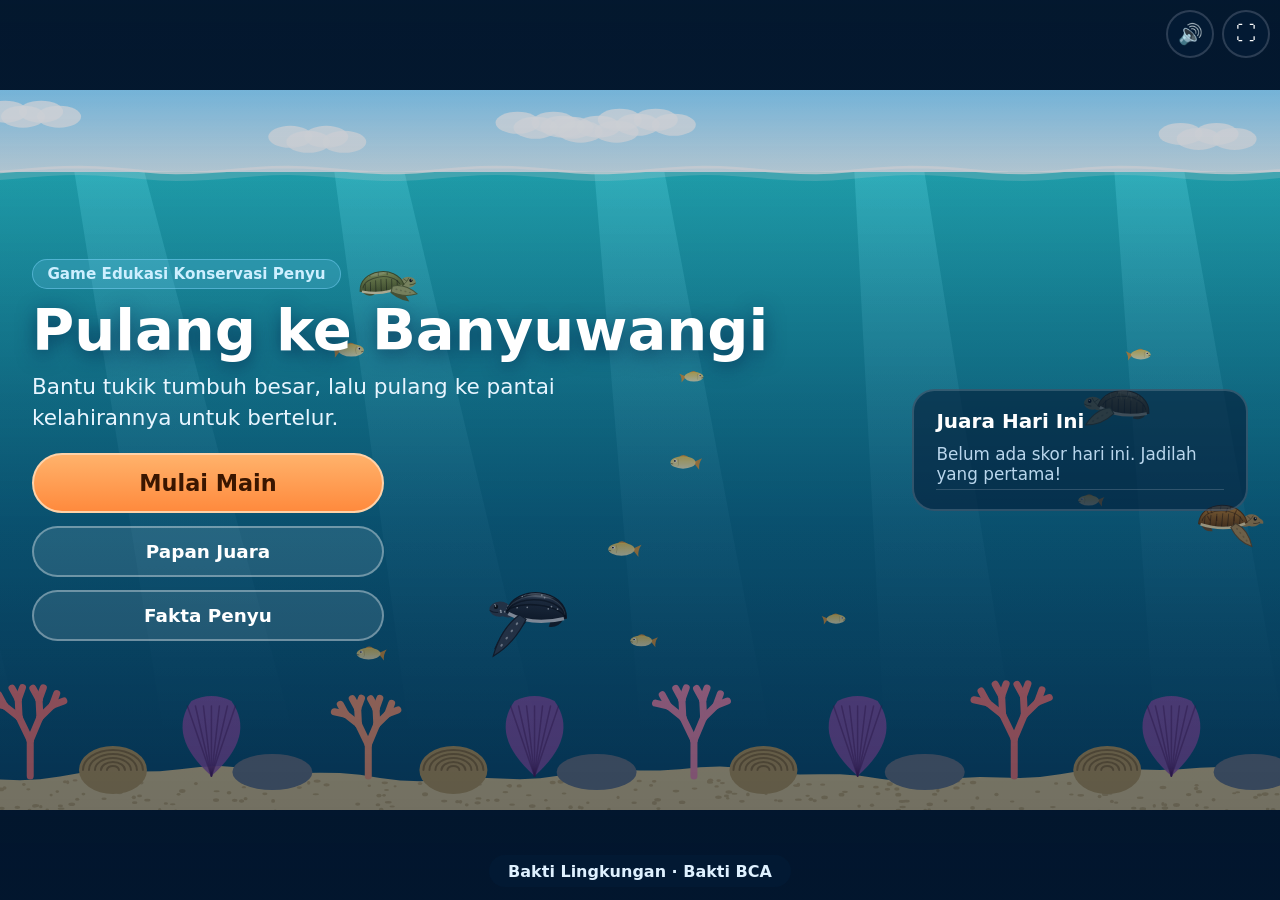
==== games/penyu/index.html @ 4a8d8996 "Tambah prototipe game penyu "Pulang ke Banyuwangi" (HTML5) Game web tanpa library dan tanpa build, b" ====
<!doctype html>
<html lang="id">
<head>
  <meta charset="utf-8">
  <meta name="viewport" content="width=device-width, initial-scale=1, maximum-scale=1, user-scalable=no, viewport-fit=cover">
  <title>Pulang ke Banyuwangi</title>
  <meta name="description" content="Game edukasi konservasi penyu Banyuwangi. Bakti Lingkungan, Bakti BCA.">
  <meta name="theme-color" content="#0a3f6b">
  <meta name="apple-mobile-web-app-capable" content="yes">
  <meta name="mobile-web-app-capable" content="yes">
  <link rel="manifest" href="manifest.webmanifest">
  <link rel="icon" href="icon.svg" type="image/svg+xml">
  <link rel="stylesheet" href="style.css">
</head>
<body>
  <!-- Area permainan 1280x720, diskalakan menyesuaikan layar -->
  <div id="stage">
    <canvas id="game" width="1280" height="720" aria-label="Area permainan"></canvas>
  </div>

  <!-- Tombol pojok -->
  <div id="corner">
    <button id="btnSound" class="icon-btn" aria-label="Suara">🔊</button>
    <button id="btnFull" class="icon-btn" aria-label="Layar penuh">⛶</button>
    <button id="btnPause" class="icon-btn hidden" aria-label="Jeda">❚❚</button>
  </div>

  <div id="ui">
    <!-- JUDUL -->
    <section id="scrTitle" class="screen">
      <div class="title-wrap">
        <div class="title-main">
          <div class="chip">Game Edukasi Konservasi Penyu</div>
          <h1 id="titleText">Pulang ke Banyuwangi</h1>
          <p id="subtitleText" class="lead"></p>
          <div class="btn-col">
            <button class="btn primary big" data-go="species">Mulai Main</button>
            <button class="btn" data-go="board">Papan Juara</button>
            <button class="btn" data-go="facts">Fakta Penyu</button>
          </div>
        </div>
        <aside class="title-board panel-soft">
          <h3>Juara Hari Ini</h3>
          <ol id="titleTop" class="mini-board"></ol>
        </aside>
      </div>
      <footer class="title-foot"><span id="programLabel" class="program-label" title="Tahan untuk menu operator"></span></footer>
    </section>

    <!-- PILIH PENYU -->
    <section id="scrSpecies" class="screen hidden">
      <div class="panel wide">
        <h2>Pilih Penyumu</h2>
        <p class="muted">Keempat penyu ini bertelur di pantai-pantai Banyuwangi.</p>
        <div id="speciesCards" class="cards four"></div>
        <div class="btn-row">
          <button class="btn" data-go="title">Kembali</button>
          <button id="btnSpeciesNext" class="btn primary" disabled>Lanjut</button>
        </div>
      </div>
    </section>

    <!-- PILIH CARA MENETAS -->
    <section id="scrHatch" class="screen hidden">
      <div class="panel wide">
        <h2>Pilih Cara Menetas</h2>
        <p class="muted">Cara menetas menentukan tingkat kesulitan permainan.</p>
        <div id="hatchCards" class="cards three"></div>
        <p id="hatchNote" class="note"></p>
        <div class="btn-row">
          <button class="btn" data-go="species">Kembali</button>
          <button id="btnHatchStart" class="btn primary" disabled>Mulai!</button>
        </div>
      </div>
    </section>

    <!-- KARTU TAHAP -->
    <section id="scrCard" class="screen hidden dim">
      <div class="panel card-stage">
        <div class="chip" id="cardLabel"></div>
        <h2 id="cardName"></h2>
        <p id="cardPlace" class="muted"></p>
        <p id="cardText" class="lead-sm"></p>
        <ul id="cardTips" class="tips"></ul>
        <div class="fact-box"><b>Tahukah kamu?</b><span id="cardFact"></span></div>
        <div class="btn-row center">
          <button id="btnCardGo" class="btn primary big">Lanjut</button>
        </div>
      </div>
    </section>

    <!-- JEDA -->
    <section id="scrPause" class="screen hidden dim">
      <div class="panel small">
        <h2>Permainan Dijeda</h2>
        <div class="btn-col">
          <button id="btnResume" class="btn primary big">Lanjut Main</button>
          <button id="btnQuit" class="btn">Keluar ke Menu</button>
        </div>
      </div>
    </section>

    <!-- PERJALANAN BERAKHIR -->
    <section id="scrOver" class="screen hidden dim">
      <div class="panel small center-text">
        <h2>Perjalanan Berakhir</h2>
        <p id="overReason" class="lead-sm"></p>
        <div class="fact-box"><b>Tahukah kamu?</b><span>Di alam, diperkirakan hanya sekitar 1 dari 1.000 tukik yang bertahan hingga dewasa. Itulah sebabnya setiap tukik sangat berharga.</span></div>
        <div class="btn-row center"><button id="btnOverNext" class="btn primary big">Lanjut ke Kuis</button></div>
      </div>
    </section>

    <!-- KUIS -->
    <section id="scrQuiz" class="screen hidden dim">
      <div class="panel quiz">
        <div class="chip" id="quizCount"></div>
        <h2 id="quizQ"></h2>
        <div id="quizOpts" class="quiz-opts"></div>
        <p id="quizFeedback" class="feedback"></p>
        <div class="btn-row center"><button id="btnQuizSkip" class="btn">Lewati kuis</button></div>
      </div>
    </section>

    <!-- HASIL & NAMA -->
    <section id="scrResult" class="screen hidden dim">
      <div class="panel wide result">
        <div class="result-left">
          <h2 id="resultTitle">Hasil Perjalanan</h2>
          <table id="resultTable" class="score-table"></table>
        </div>
        <div class="result-right">
          <h3>Tulis nama panggilanmu</h3>
          <div id="nameBox" class="name-box"><span id="nameText"></span><span class="caret"></span></div>
          <p class="muted tiny">Cukup nama panggilan, tanpa data pribadi.</p>
          <div id="keyboard" class="keyboard"></div>
          <div class="btn-row center">
            <button id="btnSave" class="btn primary big">Simpan Skor</button>
          </div>
        </div>
      </div>
    </section>

    <!-- PAPAN JUARA -->
    <section id="scrBoard" class="screen hidden dim">
      <div class="panel board">
        <h2>Papan Juara</h2>
        <div class="tabs">
          <button class="tab active" data-mode="hari">Hari Ini</button>
          <button class="tab" data-mode="semua">Sepanjang Pameran</button>
        </div>
        <table id="boardTable" class="board-table"></table>
        <p id="boardMine" class="muted center-text"></p>
        <div class="btn-row center"><button id="btnBoardNext" class="btn primary big">Lanjut</button></div>
      </div>
    </section>

    <!-- AJAKAN BAKTI BCA -->
    <section id="scrCta" class="screen hidden dim">
      <div class="panel wide cta">
        <div class="cta-left">
          <div class="chip">Bakti Lingkungan · Bakti BCA</div>
          <h2 id="ctaTitle"></h2>
          <div id="ctaParas"></div>
          <div id="ctaStats" class="stats"></div>
          <p id="ctaClose" class="cta-close"></p>
        </div>
        <div class="cta-right">
          <div id="ctaQr" class="qr"></div>
          <p id="ctaQrLabel" class="tiny center-text"></p>
          <h3 id="ctaActTitle"></h3>
          <ul id="ctaActs" class="acts"></ul>
          <p id="ctaBooth" class="booth hidden"></p>
          <p id="ctaTag" class="tag"></p>
        </div>
        <div class="btn-row center full"><button id="btnCtaDone" class="btn primary big">Selesai</button></div>
      </div>
    </section>

    <!-- FAKTA -->
    <section id="scrFacts" class="screen hidden dim">
      <div class="panel wide">
        <h2>Fakta Penyu</h2>
        <div id="factList" class="fact-list"></div>
        <div class="btn-row center"><button class="btn primary" data-go="title">Kembali</button></div>
      </div>
    </section>

    <!-- OPERATOR -->
    <section id="scrOp" class="screen hidden dim">
      <div class="panel">
        <h2>Menu Operator</h2>
        <div class="op-grid">
          <label class="toggle"><input type="checkbox" id="opQuick"> Mode Cepat (sesi ±3 menit)</label>
          <label class="toggle"><input type="checkbox" id="opMute"> Matikan suara</label>
        </div>
        <h3>Statistik perangkat ini</h3>
        <div id="opStats" class="op-stats"></div>
        <div class="btn-row wrap">
          <button id="opCsv" class="btn">Unduh papan juara (CSV)</button>
          <button id="opResetToday" class="btn">Reset papan hari ini</button>
          <button id="opResetAll" class="btn danger">Reset semua papan</button>
          <button id="opResetStats" class="btn danger">Reset statistik</button>
          <button class="btn primary" data-go="title">Tutup</button>
        </div>
      </div>
    </section>
  </div>

  <div id="rotate" class="hidden">
    <div>
      <div class="rotate-icon">📱↻</div>
      <p>Putar perangkat ke posisi mendatar agar lebih nyaman dimainkan.</p>
      <button id="btnRotateOk" class="btn">Tetap main</button>
    </div>
  </div>

  <script src="js/data.js"></script>
  <script src="js/qr.js"></script>
  <script src="js/art.js"></script>
  <script src="js/audio.js"></script>
  <script src="js/storage.js"></script>
  <script src="js/game.js"></script>
  <script src="js/ui.js"></script>
</body>
</html>
---- games/penyu/style.css ----
:root {
  --navy: #062a4f;
  --navy-2: #0a3f6b;
  --panel: rgba(4, 28, 56, 0.9);
  --panel-soft: rgba(4, 28, 56, 0.62);
  --line: rgba(255, 255, 255, 0.16);
  --text: #ffffff;
  --muted: #b9d6ec;
  --accent: #ff8a3d;
  --accent-2: #ffb26b;
  --good: #3ecf8e;
  --bad: #ff5d73;
  --sand: #f3e2b0;
  --mudah: #2fbf71;
  --sedang: #f0a92b;
  --sulit: #e5484d;
}

* { box-sizing: border-box; }

html {
  font-size: clamp(12px, min(1.25vw, 2.2vh), 22px);
}

html, body {
  margin: 0;
  height: 100%;
  overflow: hidden;
  background: #04192f;
  color: var(--text);
  font-family: "Trebuchet MS", "Segoe UI", system-ui, -apple-system, Roboto, sans-serif;
  -webkit-tap-highlight-color: transparent;
  -webkit-user-select: none;
  user-select: none;
  touch-action: manipulation;
}

#stage {
  position: absolute;
  left: 0;
  top: 0;
  width: 1280px;
  height: 720px;
  transform-origin: 0 0;
}

#game {
  display: block;
  width: 1280px;
  height: 720px;
  background: #0a3f6b;
  touch-action: none;
}

.hidden { display: none !important; }

/* ---------- Tombol pojok ---------- */
#corner {
  position: fixed;
  top: max(0.6rem, env(safe-area-inset-top));
  right: max(0.6rem, env(safe-area-inset-right));
  display: flex;
  gap: 0.5rem;
  z-index: 30;
}

.icon-btn {
  width: 3rem;
  height: 3rem;
  border-radius: 50%;
  border: 2px solid var(--line);
  background: var(--panel-soft);
  color: #fff;
  font-size: 1.25rem;
  cursor: pointer;
  display: grid;
  place-items: center;
  padding: 0;
}

.icon-btn:active { transform: scale(0.94); }

/* ---------- Lapisan UI ---------- */
#ui {
  position: fixed;
  inset: 0;
  z-index: 20;
  pointer-events: none;
}

.screen {
  position: absolute;
  inset: 0;
  display: flex;
  align-items: center;
  justify-content: center;
  padding: 1rem 1rem;
  pointer-events: auto;
  overflow: auto;
  touch-action: pan-y;
  -webkit-overflow-scrolling: touch;
}

.screen.dim { background: rgba(2, 16, 34, 0.55); }

.panel {
  background: var(--panel);
  border: 2px solid var(--line);
  border-radius: 1.6rem;
  padding: 1.6rem 2rem;
  max-width: 52rem;
  width: 100%;
  max-height: 100%;
  overflow: auto;
  box-shadow: 0 1.2rem 3rem rgba(0, 0, 0, 0.35);
  -webkit-backdrop-filter: blur(6px);
  backdrop-filter: blur(6px);
}

.panel.wide { max-width: 76rem; }
.panel.small { max-width: 34rem; }
.panel-soft {
  background: var(--panel-soft);
  border: 2px solid var(--line);
  border-radius: 1.4rem;
}

h1, h2, h3 { margin: 0 0 0.4rem; line-height: 1.15; }
h1 { font-size: 3.6rem; text-shadow: 0 0.3rem 1.2rem rgba(0, 30, 70, 0.6); }
h2 { font-size: 2rem; }
h3 { font-size: 1.25rem; }
p { margin: 0.3rem 0 0.6rem; line-height: 1.45; }

.lead { font-size: 1.35rem; color: #e7f5ff; max-width: 36rem; }
.lead-sm { font-size: 1.15rem; }
.muted { color: var(--muted); }
.tiny { font-size: 0.85rem; }
.note { color: var(--muted); font-size: 0.95rem; text-align: center; margin-top: 0.8rem; }
.center-text { text-align: center; }

.chip {
  display: inline-block;
  padding: 0.3rem 0.9rem;
  border-radius: 999px;
  background: rgba(127, 216, 255, 0.18);
  border: 1px solid rgba(127, 216, 255, 0.45);
  color: #cdefff;
  font-weight: 700;
  font-size: 0.95rem;
  margin-bottom: 0.6rem;
}

/* ---------- Tombol ---------- */
.btn {
  appearance: none;
  border: 2px solid rgba(255, 255, 255, 0.35);
  background: rgba(255, 255, 255, 0.1);
  color: #fff;
  font: inherit;
  font-weight: 800;
  font-size: 1.15rem;
  padding: 0.8rem 1.6rem;
  border-radius: 999px;
  cursor: pointer;
  min-height: 3.2rem;
  transition: transform 0.08s ease, background 0.15s ease;
}

.btn:hover { background: rgba(255, 255, 255, 0.18); }
.btn:active { transform: scale(0.96); }
.btn:disabled { opacity: 0.4; cursor: default; transform: none; }
.btn.primary {
  background: linear-gradient(180deg, var(--accent-2), var(--accent));
  border-color: #ffd2a8;
  color: #3a1600;
}
.btn.primary:hover { filter: brightness(1.06); }
.btn.big { font-size: 1.4rem; padding: 0.95rem 2.4rem; }
.btn.danger { border-color: rgba(255, 93, 115, 0.7); color: #ffc1ca; }

.btn-col { display: flex; flex-direction: column; gap: 0.8rem; align-items: stretch; max-width: 22rem; margin-top: 1.2rem; }
.btn-row { display: flex; gap: 0.8rem; justify-content: space-between; margin-top: 1.2rem; }
.btn-row.center { justify-content: center; }
.btn-row.wrap { flex-wrap: wrap; justify-content: flex-start; }
.btn-row.full { grid-column: 1 / -1; }

/* ---------- Judul ---------- */
#scrTitle { flex-direction: column; background: linear-gradient(180deg, rgba(2, 20, 45, 0.15), rgba(2, 20, 45, 0.55)); }
.title-wrap { display: flex; gap: 2.5rem; align-items: center; justify-content: center; width: 100%; max-width: 76rem; }
.title-main { flex: 1 1 auto; }
.title-board { width: 21rem; padding: 1.2rem 1.4rem; flex: 0 0 auto; }
.mini-board { margin: 0.4rem 0 0; padding-left: 1.6rem; font-size: 1.05rem; }
.mini-board li { padding: 0.3rem 0; border-bottom: 1px solid var(--line); display: list-item; }
.mini-board li span { float: right; font-weight: 800; color: var(--accent-2); }
.mini-board .empty { list-style: none; margin-left: -1.6rem; color: var(--muted); }
.title-foot { position: absolute; bottom: max(0.8rem, env(safe-area-inset-bottom)); left: 0; right: 0; text-align: center; }
.program-label { display: inline-block; padding: 0.4rem 1.2rem; border-radius: 999px; background: var(--panel-soft); color: #dff1ff; font-weight: 700; font-size: 1rem; }

/* ---------- Kartu pilihan ---------- */
.cards { display: grid; gap: 1rem; margin-top: 1rem; }
.cards.four { grid-template-columns: repeat(4, minmax(0, 1fr)); }
.cards.three { grid-template-columns: repeat(3, minmax(0, 1fr)); }
.pick {
  text-align: left;
  font: inherit;
  color: #fff;
  background: rgba(255, 255, 255, 0.06);
  border: 3px solid rgba(255, 255, 255, 0.14);
  border-radius: 1.2rem;
  padding: 0.8rem;
  cursor: pointer;
  display: flex;
  flex-direction: column;
  gap: 0.35rem;
  transition: transform 0.1s ease, border-color 0.15s ease, background 0.15s ease;
}
.pick:hover { background: rgba(255, 255, 255, 0.1); }
.pick.selected { border-color: var(--accent); background: rgba(255, 138, 61, 0.14); transform: translateY(-0.2rem); }
.pick canvas { width: 100%; height: auto; border-radius: 0.8rem; display: block; }
.pick h3 { margin: 0.2rem 0 0; font-size: 1.3rem; }
.pick .latin { font-style: italic; color: var(--muted); font-size: 0.9rem; }
.pick .row { font-size: 0.95rem; line-height: 1.35; }
.pick .row b { color: #cdefff; }
.pick .fact { font-size: 0.88rem; color: #e8f6ff; background: rgba(127, 216, 255, 0.1); border-radius: 0.6rem; padding: 0.45rem 0.6rem; margin-top: auto; }
.badge { display: inline-block; padding: 0.15rem 0.6rem; border-radius: 999px; font-weight: 800; font-size: 0.85rem; }
.iucn-CR { background: #e5484d; }
.iucn-EN { background: #f07f2b; }
.iucn-VU { background: #e3b23c; color: #2a1b00; }
.lvl { font-size: 1rem; padding: 0.25rem 0.9rem; }
.lvl-Mudah { background: var(--mudah); }
.lvl-Sedang { background: var(--sedang); color: #2a1b00; }
.lvl-Sulit { background: var(--sulit); }
.lives { letter-spacing: 0.15rem; }

/* ---------- Kartu tahap ---------- */
.card-stage { max-width: 46rem; text-align: center; }
.card-stage h2 { font-size: 2.6rem; }
.tips { list-style: none; padding: 0; margin: 0.6rem auto; max-width: 38rem; text-align: left; }
.tips li { padding: 0.45rem 0.6rem 0.45rem 2.2rem; position: relative; font-size: 1.05rem; }
.tips li::before { content: "🐢"; position: absolute; left: 0.4rem; top: 0.4rem; }
.fact-box { background: rgba(127, 216, 255, 0.12); border: 1px solid rgba(127, 216, 255, 0.35); border-radius: 1rem; padding: 0.8rem 1rem; text-align: left; margin-top: 0.6rem; font-size: 1.05rem; line-height: 1.45; }
.fact-box b { display: block; color: #9fe3ff; margin-bottom: 0.2rem; }

/* ---------- Kuis ---------- */
.quiz { max-width: 44rem; text-align: center; }
.quiz-opts { display: grid; gap: 0.7rem; margin-top: 1rem; }
.quiz-opts .btn { font-size: 1.2rem; text-align: left; border-radius: 1rem; }
.quiz-opts .btn.right { background: rgba(62, 207, 142, 0.35); border-color: var(--good); }
.quiz-opts .btn.wrong { background: rgba(255, 93, 115, 0.3); border-color: var(--bad); }
.feedback { min-height: 1.6rem; font-weight: 800; font-size: 1.15rem; }

/* ---------- Hasil ---------- */
.result { display: grid; grid-template-columns: 1fr 1fr; gap: 2rem; }
.score-table { width: 100%; border-collapse: collapse; font-size: 1.05rem; }
.score-table td { padding: 0.4rem 0.2rem; border-bottom: 1px solid var(--line); }
.score-table td:last-child { text-align: right; font-weight: 800; }
.score-table tr.sub td { color: var(--muted); }
.score-table tr.total td { font-size: 1.6rem; color: var(--accent-2); border-bottom: none; padding-top: 0.7rem; }
.name-box { font-size: 2rem; font-weight: 800; padding: 0.5rem 1rem; border-radius: 1rem; background: rgba(255, 255, 255, 0.1); border: 2px solid var(--line); min-height: 3.6rem; letter-spacing: 0.08rem; }
.caret { display: inline-block; width: 0.15rem; height: 1.8rem; background: var(--accent-2); vertical-align: middle; margin-left: 0.1rem; animation: blink 1s steps(1) infinite; }
@keyframes blink { 50% { opacity: 0; } }
.keyboard { display: grid; gap: 0.35rem; margin-top: 0.6rem; }
.kb-row { display: flex; gap: 0.35rem; justify-content: center; }
.key { flex: 1 1 0; min-width: 0; max-width: 3.2rem; height: 3rem; border-radius: 0.6rem; border: 1px solid var(--line); background: rgba(255, 255, 255, 0.12); color: #fff; font: inherit; font-weight: 800; font-size: 1.1rem; cursor: pointer; padding: 0; }
.key:active { background: rgba(255, 255, 255, 0.3); }
.key.wide { max-width: 7rem; flex-grow: 2; }

/* ---------- Papan juara ---------- */
.board { max-width: 50rem; }
.tabs { display: flex; gap: 0.5rem; margin: 0.6rem 0 0.8rem; }
.tab { flex: 1; font: inherit; font-weight: 800; font-size: 1.05rem; padding: 0.6rem; border-radius: 999px; border: 2px solid var(--line); background: transparent; color: #fff; cursor: pointer; }
.tab.active { background: rgba(127, 216, 255, 0.2); border-color: rgba(127, 216, 255, 0.6); }
.board-table { width: 100%; border-collapse: collapse; font-size: 1.05rem; }
.board-table th { text-align: left; color: var(--muted); font-size: 0.9rem; padding: 0.3rem; }
.board-table td { padding: 0.45rem 0.3rem; border-bottom: 1px solid var(--line); }
.board-table td.num { text-align: right; font-weight: 800; color: var(--accent-2); }
.board-table td.rank { width: 2.6rem; font-weight: 800; }
.board-table tr.me td { background: rgba(255, 138, 61, 0.22); }
.board-table .empty { color: var(--muted); text-align: center; padding: 1.2rem; }

/* ---------- Ajakan ---------- */
.cta { display: grid; grid-template-columns: 1.5fr 1fr; gap: 2rem; }
.cta h2 { font-size: 1.8rem; }
.cta-left p { font-size: 1.08rem; }
.stats { display: grid; grid-template-columns: repeat(3, 1fr); gap: 0.8rem; margin: 0.8rem 0; }
.stat { background: rgba(255, 255, 255, 0.08); border-radius: 1rem; padding: 0.7rem; text-align: center; }
.stat b { display: block; font-size: 1.9rem; color: var(--accent-2); }
.stat span { font-size: 0.9rem; color: var(--muted); }
.cta-close { font-weight: 800; font-size: 1.2rem; color: #fff; border-left: 0.3rem solid var(--accent); padding-left: 0.8rem; }
.qr { background: #fff; border-radius: 1rem; padding: 0.6rem; width: 11rem; height: 11rem; margin: 0 auto; }
.qr svg { width: 100%; height: 100%; display: block; }
.acts { padding-left: 1.2rem; margin: 0.4rem 0; }
.acts li { margin: 0.35rem 0; line-height: 1.35; }
.booth { background: rgba(62, 207, 142, 0.18); border: 1px solid var(--good); border-radius: 0.8rem; padding: 0.6rem 0.8rem; }
.tag { font-weight: 800; color: #9fe3ff; font-size: 1.2rem; text-align: center; }

/* ---------- Fakta ---------- */
.fact-list { display: grid; grid-template-columns: repeat(3, 1fr); gap: 0.8rem; margin-top: 0.8rem; }
.fact-item { background: rgba(255, 255, 255, 0.07); border: 1px solid var(--line); border-radius: 1rem; padding: 0.8rem 1rem; font-size: 1rem; line-height: 1.4; }
.fact-item b { color: var(--accent-2); margin-right: 0.3rem; }

/* ---------- Operator ---------- */
.op-grid { display: grid; gap: 0.6rem; margin: 0.6rem 0 1rem; }
.toggle { display: flex; align-items: center; gap: 0.6rem; font-size: 1.1rem; }
.toggle input { width: 1.4rem; height: 1.4rem; }
.op-stats { font-size: 1rem; line-height: 1.6; background: rgba(255, 255, 255, 0.06); border-radius: 0.8rem; padding: 0.8rem 1rem; }

/* ---------- Hint putar layar ---------- */
#rotate { position: fixed; inset: 0; z-index: 50; background: rgba(2, 16, 34, 0.94); display: flex; align-items: center; justify-content: center; text-align: center; padding: 2rem; }
#rotate p { font-size: 1.3rem; max-width: 22rem; }
.rotate-icon { font-size: 3.5rem; }

/* ---------- Layar sempit / pendek (HP) ---------- */
@media (max-height: 560px) {
  .screen { align-items: flex-start; padding: 0.6rem; }
  .panel { padding: 1rem 1.2rem; border-radius: 1.2rem; }
  .pick canvas { width: auto; height: 5.5rem; margin: 0 auto; }
  .title-board { display: none; }
  h1 { font-size: 2.8rem; }
  .card-stage h2 { font-size: 2rem; }
  .qr { width: 8rem; height: 8rem; }
}
@media (max-width: 760px) {
  .cards.four { grid-template-columns: repeat(2, minmax(0, 1fr)); }
  .fact-list { grid-template-columns: repeat(2, 1fr); }
  .title-board { display: none; }
  .result, .cta { grid-template-columns: 1fr; }
}
@media (max-width: 560px) {
  .cards.three { grid-template-columns: 1fr; }
  .fact-list { grid-template-columns: 1fr; }
}
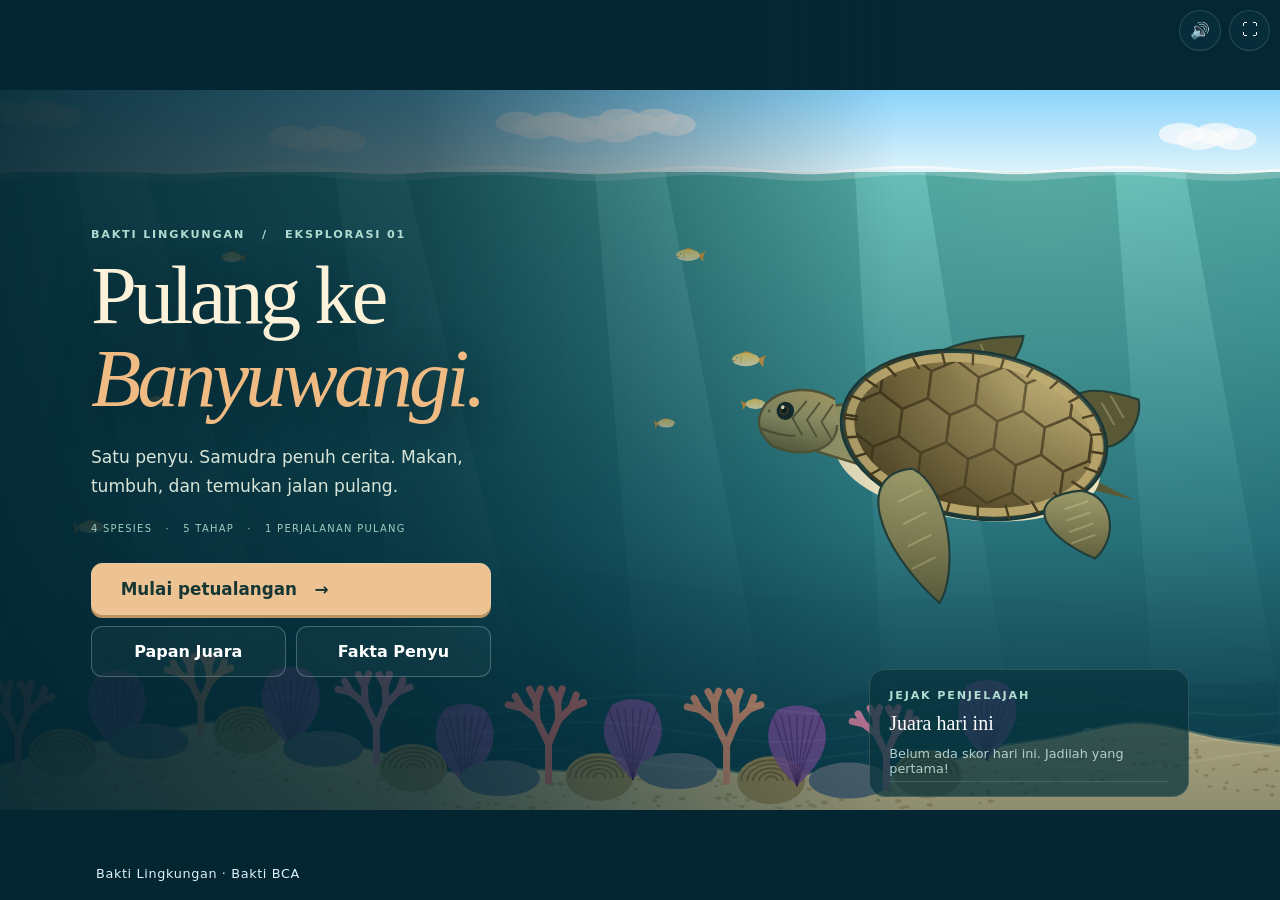
==== commit 1f1f3632: "Improve turtle game with v6 gameplay, marine visuals and sourced education Add species-specific diet" ====
--- a/games/penyu/index.html
+++ b/games/penyu/index.html
@@ -30,17 +30,17 @@
     <section id="scrTitle" class="screen">
       <div class="title-wrap">
         <div class="title-main">
-          <div class="chip">Game Edukasi Konservasi Penyu</div>
+          <div class="chip">BAKTI LINGKUNGAN &nbsp; / &nbsp; EKSPLORASI 01</div>
           <h1 id="titleText">Pulang ke Banyuwangi</h1>
           <p id="subtitleText" class="lead"></p>
-          <div class="btn-col">
-            <button class="btn primary big" data-go="species">Mulai Main</button>
+          <p class="title-meta">4 SPESIES &nbsp; · &nbsp; 5 TAHAP &nbsp; · &nbsp; 1 PERJALANAN PULANG</p><div class="btn-col">
+            <button class="btn primary big" data-go="species">Mulai petualangan &nbsp; →</button>
             <button class="btn" data-go="board">Papan Juara</button>
             <button class="btn" data-go="facts">Fakta Penyu</button>
           </div>
         </div>
         <aside class="title-board panel-soft">
-          <h3>Juara Hari Ini</h3>
+          <div class="chip tiny">JEJAK PENJELAJAH</div><h3>Juara hari ini</h3>
           <ol id="titleTop" class="mini-board"></ol>
         </aside>
       </div>
@@ -51,8 +51,8 @@
     <section id="scrSpecies" class="screen hidden">
       <div class="panel wide">
         <h2>Pilih Penyumu</h2>
-        <p class="muted">Keempat penyu ini bertelur di pantai-pantai Banyuwangi.</p>
-        <div id="speciesCards" class="cards four"></div>
+        <p class="muted">Empat spesies yang tercatat bertelur di Banyuwangi. Setiap penyu punya makanan dan perjalanan berbeda.</p>
+        <div id="speciesCards" class="cards four"></div><p class="tiny muted">Status IUCN global; kondisi populasi lokal dapat berbeda. <a class="source-inline" href="https://www.iucn-mtsg.org/statuses" target="_blank" rel="noopener noreferrer">Lihat sumber IUCN ↗</a></p>
         <div class="btn-row">
           <button class="btn" data-go="title">Kembali</button>
           <button id="btnSpeciesNext" class="btn primary" disabled>Lanjut</button>
@@ -63,8 +63,8 @@
     <!-- PILIH CARA MENETAS -->
     <section id="scrHatch" class="screen hidden">
       <div class="panel wide">
-        <h2>Pilih Cara Menetas</h2>
-        <p class="muted">Cara menetas menentukan tingkat kesulitan permainan.</p>
+        <h2>Awal perjalananmu</h2>
+        <p class="muted">Pilih tantangan permainan. Mode ini tidak membandingkan keberhasilan metode konservasi di alam.</p>
         <div id="hatchCards" class="cards three"></div>
         <p id="hatchNote" class="note"></p>
         <div class="btn-row">
@@ -82,7 +82,7 @@
         <p id="cardPlace" class="muted"></p>
         <p id="cardText" class="lead-sm"></p>
         <ul id="cardTips" class="tips"></ul>
-        <div class="fact-box"><b>Tahukah kamu?</b><span id="cardFact"></span></div>
+        <div class="fact-box"><b>Tahukah kamu?</b><span id="cardFact"></span><a id="cardSource" class="source-link" target="_blank" rel="noopener noreferrer">Sumber biologi · NOAA ↗</a></div>
         <div class="btn-row center">
           <button id="btnCardGo" class="btn primary big">Lanjut</button>
         </div>
@@ -105,7 +105,7 @@
       <div class="panel small center-text">
         <h2>Perjalanan Berakhir</h2>
         <p id="overReason" class="lead-sm"></p>
-        <div class="fact-box"><b>Tahukah kamu?</b><span>Di alam, diperkirakan hanya sekitar 1 dari 1.000 tukik yang bertahan hingga dewasa. Itulah sebabnya setiap tukik sangat berharga.</span></div>
+        <div class="fact-box"><b>Tahukah kamu?</b><span>Tukik menghadapi banyak ancaman sebelum dewasa. Peluang hidup berbeda antarspesies dan populasi; menjaga habitat membantu mereka bertahan.</span></div>
         <div class="btn-row center"><button id="btnOverNext" class="btn primary big">Lanjut ke Kuis</button></div>
       </div>
     </section>
@@ -179,7 +179,7 @@
     <!-- FAKTA -->
     <section id="scrFacts" class="screen hidden dim">
       <div class="panel wide">
-        <h2>Fakta Penyu</h2>
+        <div class="chip">CATATAN SAMUDRA</div><h2>Kenali yang kamu jaga.</h2><p class="muted">Diperiksa 6 November 2026. Ketuk sumber di setiap kartu untuk membaca lebih lanjut.</p>
         <div id="factList" class="fact-list"></div>
         <div class="btn-row center"><button class="btn primary" data-go="title">Kembali</button></div>
       </div>
@@ -206,6 +206,7 @@
     </section>
   </div>
 
+  <button id="btnDash" aria-label="Melesat, jeda tiga detik">➤ <span>Melesat</span></button>
   <div id="rotate" class="hidden">
     <div>
       <div class="rotate-icon">📱↻</div>
--- a/games/penyu/style.css
+++ b/games/penyu/style.css
@@ -330,3 +330,69 @@
   .cards.three { grid-template-columns: 1fr; }
   .fact-list { grid-template-columns: 1fr; }
 }
+
+/* v7 · warm coastal field guide, entirely local and offline. */
+:root { --panel:rgba(5,34,43,.95); --panel-soft:rgba(5,34,43,.76); --muted:#b4cec9; --accent:#e7ac70; --accent-2:#f4d2a4; --line:#a5d4ca30; --good:#a5e7c2; }
+body { font-family:'Segoe UI',system-ui,sans-serif; background:#052733; }
+h1,h2 { font-family:Georgia,'Times New Roman',serif; font-weight:400; letter-spacing:-.045em; color:#fcf1d9; }
+h1 { font-size:5.15rem; line-height:1; text-shadow:0 3px 40px #021d29a0; }
+h1 em { color:#efbb83; font-weight:400; }
+h2 { font-size:2.65rem; }
+.chip { border:0; background:transparent; color:#b2dcd1; font-size:.7rem; letter-spacing:.16em; padding:.3rem 0; font-weight:600; }
+.panel { border:1px solid #b6d6c439; box-shadow:0 20px 90px #00161f66; border-radius:1.3rem; }
+.btn { border:1px solid #b2d5cb50; border-radius:.7rem; background:#9fd4c00c; font-weight:600; font-size:1rem; }
+.btn.primary { border-color:#eaca9f; background:#edc394; color:#173734; box-shadow:0 3px 0 #bb9363; }
+.btn.primary:hover { background:#f8d8b3; }
+.btn.big { font-size:1.05rem; padding:.95rem 1.8rem; }
+button:focus-visible,a:focus-visible { outline:3px solid #c9ffe6; outline-offset:4px; }
+.icon-btn { width:2.6rem; height:2.6rem; border-width:1px; font-size:1rem; background:#092f3dce; }
+#scrTitle { background:linear-gradient(90deg,#032631ec 0%,#032631b5 33%,#03263105 70%),linear-gradient(0deg,#03263180,transparent 40%); }
+.title-wrap { justify-content:flex-start; position:relative; width:88%; max-width:82rem; height:80%; }
+.title-main { flex:none; width:56%; align-self:center; }
+.title-main .lead { max-width:27rem; color:#d7e4d7; font-size:1.07rem; margin-top:1.4rem; line-height:1.7; }
+.title-meta { color:#a1cbbf; letter-spacing:.13em; font-size:.62rem; margin-top:1.3rem; }
+.title-main .btn-col { display:grid; grid-template-columns:1fr 1fr; max-width:25rem; margin-top:1.7rem; gap:.65rem; }
+.title-main .primary { grid-column:1/-1; text-align:left; }
+.title-board { position:absolute; right:0; bottom:0; width:20rem; border:1px solid #d2e5c82a; padding:.9rem 1.2rem; border-radius:1rem; background:#07333dba; }
+.title-board h3 { font-family:Georgia,serif; font-size:1.25rem; font-weight:400; }
+.title-board .mini-board { font-size:.8rem; }
+.title-board .chip { margin-bottom:.3rem; }
+.title-foot { text-align:left; padding-left:6%; }
+.program-label { background:transparent; font-weight:500; letter-spacing:.05em; font-size:.8rem; }
+.pick { border-width:1px; background:linear-gradient(150deg,#26505255,#072c3500); padding:.8rem; border-radius:1rem; gap:.4rem; }
+.pick.selected { border-color:#e9c393; background:#accbb513; box-shadow:0 0 0 2px #e9c39333; }
+.pick h3 { font-family:Georgia,serif; font-weight:400; font-size:1.4rem; color:#f5e8cf; }
+.pick .latin { color:#99c3b8; }
+.pick .fact { background:#a5d4ca0d; color:#b9d9ce; font-size:.76rem; line-height:1.6; }
+.pick .row { font-size:.82rem; line-height:1.45; }
+.badge { font-size:.65rem; font-weight:500; }
+.iucn-LC { background:#234d40; color:#c2e7bc; }
+.fact-box { background:#99ccb510; border-color:#9bc2b52d; color:#e0e9da; font-size:1rem; line-height:1.6; }
+.fact-box b { color:#b6ddc3; }
+.fact-item { display:flex; flex-direction:column; padding:1.15rem; border-radius:.8rem; background:#abd6c609; font-size:.9rem; }
+.fact-item b { color:#dfb883; font-family:Georgia,serif; font-weight:400; font-size:1.6rem; }
+.fact-item p { flex:1; line-height:1.6; }
+.fact-item a,.source-link { display:block; color:#9ed9c1; font-size:.73rem; text-decoration:underline; text-underline-offset:3px; margin-top:.6rem; }
+#btnDash { position:fixed; bottom:max(1rem,env(safe-area-inset-bottom));right:1.3rem;z-index:15; background:#123d4ade;border:1px solid #b0e0d15e;border-radius:50%;color:#f5e4bf;width:4.6rem;height:4.6rem;display:flex;flex-direction:column;align-items:center;justify-content:center;font:600 1.6rem system-ui;touch-action:none;box-shadow:0 4px 20px #00192055; }
+#btnDash span {font-size:.62rem;letter-spacing:.02em;}
+#btnDash[aria-disabled=true] {opacity:.5;}
+@media(max-width:700px) {
+  h1 {font-size:3.4rem;}
+  .title-main {width:68%;}
+  .title-main .lead {font-size:1rem;max-width:22rem;}
+  .title-board {display:none;}
+  .title-wrap {height:auto;min-height:80%;width:90%;}
+  #scrTitle {background:linear-gradient(90deg,#032631e8,#03263166 75%);}
+}
+@media(max-height:500px) {
+  .panel {margin:auto;padding:1rem 1.2rem;}
+  .screen {align-items:flex-start;}
+  #scrTitle {justify-content:center;align-items:center;}
+  h1 {font-size:3.5rem;}
+  .title-main .lead {margin-top:.8rem;}
+  .title-main .btn-col {margin-top:.8rem;}
+  .title-meta {margin-top:.7rem;}
+  .title-wrap {height:90%;}
+}
+@media(prefers-reduced-motion:reduce) { * {scroll-behavior:auto!important;transition:none!important;} }
+.source-inline {color:#b9dfcc;text-underline-offset:3px;}
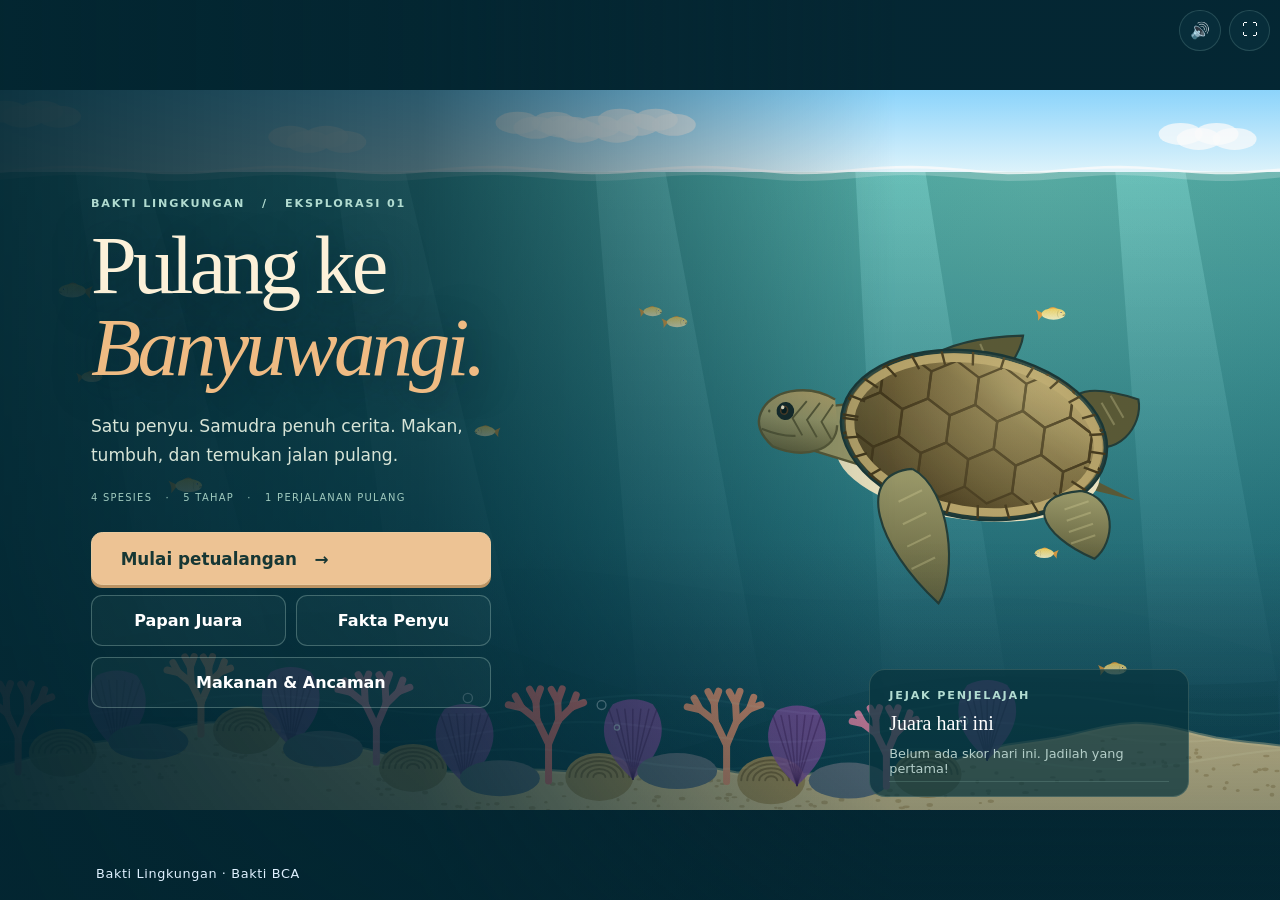
==== commit e0168676: "Fix Penyu nesting route and simplify return-stage scoring Remove artificial lighting from the nestin" ====
--- a/games/penyu/index.html
+++ b/games/penyu/index.html
@@ -22,6 +22,7 @@
   <div id="corner">
     <button id="btnSound" class="icon-btn" aria-label="Suara">🔊</button>
     <button id="btnFull" class="icon-btn" aria-label="Layar penuh">⛶</button>
+    <button id="btnMenu" class="icon-btn hidden" aria-label="Kembali ke menu utama" title="Kembali ke menu utama">Menu</button>
     <button id="btnPause" class="icon-btn hidden" aria-label="Jeda">❚❚</button>
   </div>
 
@@ -37,6 +38,7 @@
             <button class="btn primary big" data-go="species">Mulai petualangan &nbsp; →</button>
             <button class="btn" data-go="board">Papan Juara</button>
             <button class="btn" data-go="facts">Fakta Penyu</button>
+            <button class="btn" data-go="guide">Makanan &amp; Ancaman</button>
           </div>
         </div>
         <aside class="title-board panel-soft">
@@ -185,6 +187,24 @@
       </div>
     </section>
 
+    <!-- PANDUAN -->
+    <section id="scrGuide" class="screen hidden dim">
+      <div class="panel wide">
+        <h2>Makanan &amp; Ancaman</h2>
+        <p class="muted">Makanan yang sesuai spesies dan tahap memberi +5. Sampah di laut mengurangi 4 poin dan melukai penyu.</p>
+        <h3>Makanan tiap penyu</h3>
+        <div id="dietGuide" class="cards four"></div>
+        <h3>Ancaman dalam game</h3>
+        <ul class="tips">
+          <li><b>Pantai awal:</b> kepiting hantu, burung, dan lampu daratan pada mode Alami.</li>
+          <li><b>Laut:</b> ikan besar, barakuda, hiu macan, pemburu ilegal, jaring hantu, baling-baling kapal, dan kehabisan napas.</li>
+          <li><b>Sampah laut:</b> kantong, botol, sedotan, tutup botol, kaleng, tali, plastik robek, dan serpihan plastik. Plastik robek bisa menyerupai ubur-ubur.</li>
+          <li><b>Pantai bertelur:</b> tumpukan sampah menghalangi jalan. Lewati lewat jalur tengah.</li>
+        </ul>
+        <div class="btn-row center"><button class="btn primary" data-go="title">Kembali ke Menu</button></div>
+      </div>
+    </section>
+
     <!-- OPERATOR -->
     <section id="scrOp" class="screen hidden dim">
       <div class="panel">
--- a/games/penyu/style.css
+++ b/games/penyu/style.css
@@ -353,6 +353,11 @@
 .title-meta { color:#a1cbbf; letter-spacing:.13em; font-size:.62rem; margin-top:1.3rem; }
 .title-main .btn-col { display:grid; grid-template-columns:1fr 1fr; max-width:25rem; margin-top:1.7rem; gap:.65rem; }
 .title-main .primary { grid-column:1/-1; text-align:left; }
+.title-main [data-go="guide"] { grid-column:1/-1; }
+#btnMenu { width:auto; padding:0 .65rem; border-radius:.7rem; font-size:.85rem; }
+#scrGuide .panel { margin:auto; }
+#scrGuide h3 { margin-top:1rem; }
+#scrGuide .fact-item p { margin:.3rem 0; flex:none; }
 .title-board { position:absolute; right:0; bottom:0; width:20rem; border:1px solid #d2e5c82a; padding:.9rem 1.2rem; border-radius:1rem; background:#07333dba; }
 .title-board h3 { font-family:Georgia,serif; font-size:1.25rem; font-weight:400; }
 .title-board .mini-board { font-size:.8rem; }
